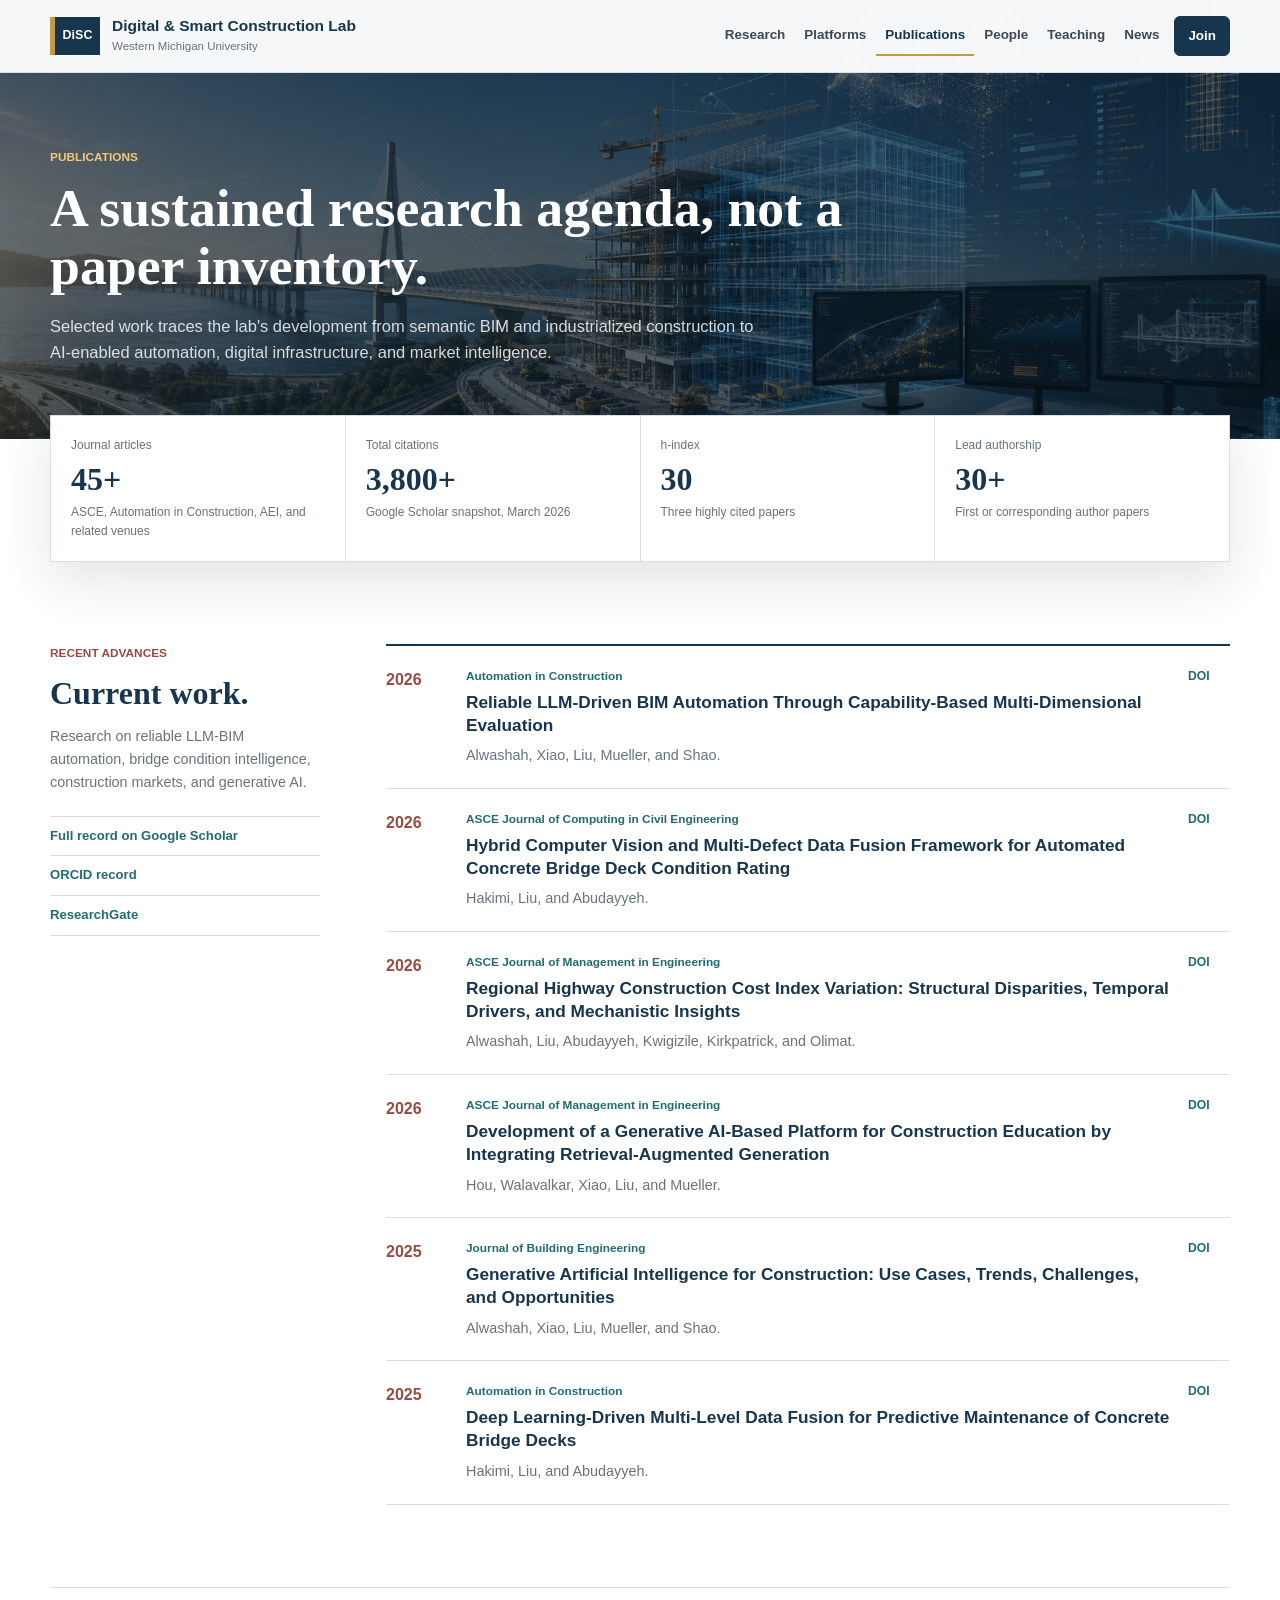
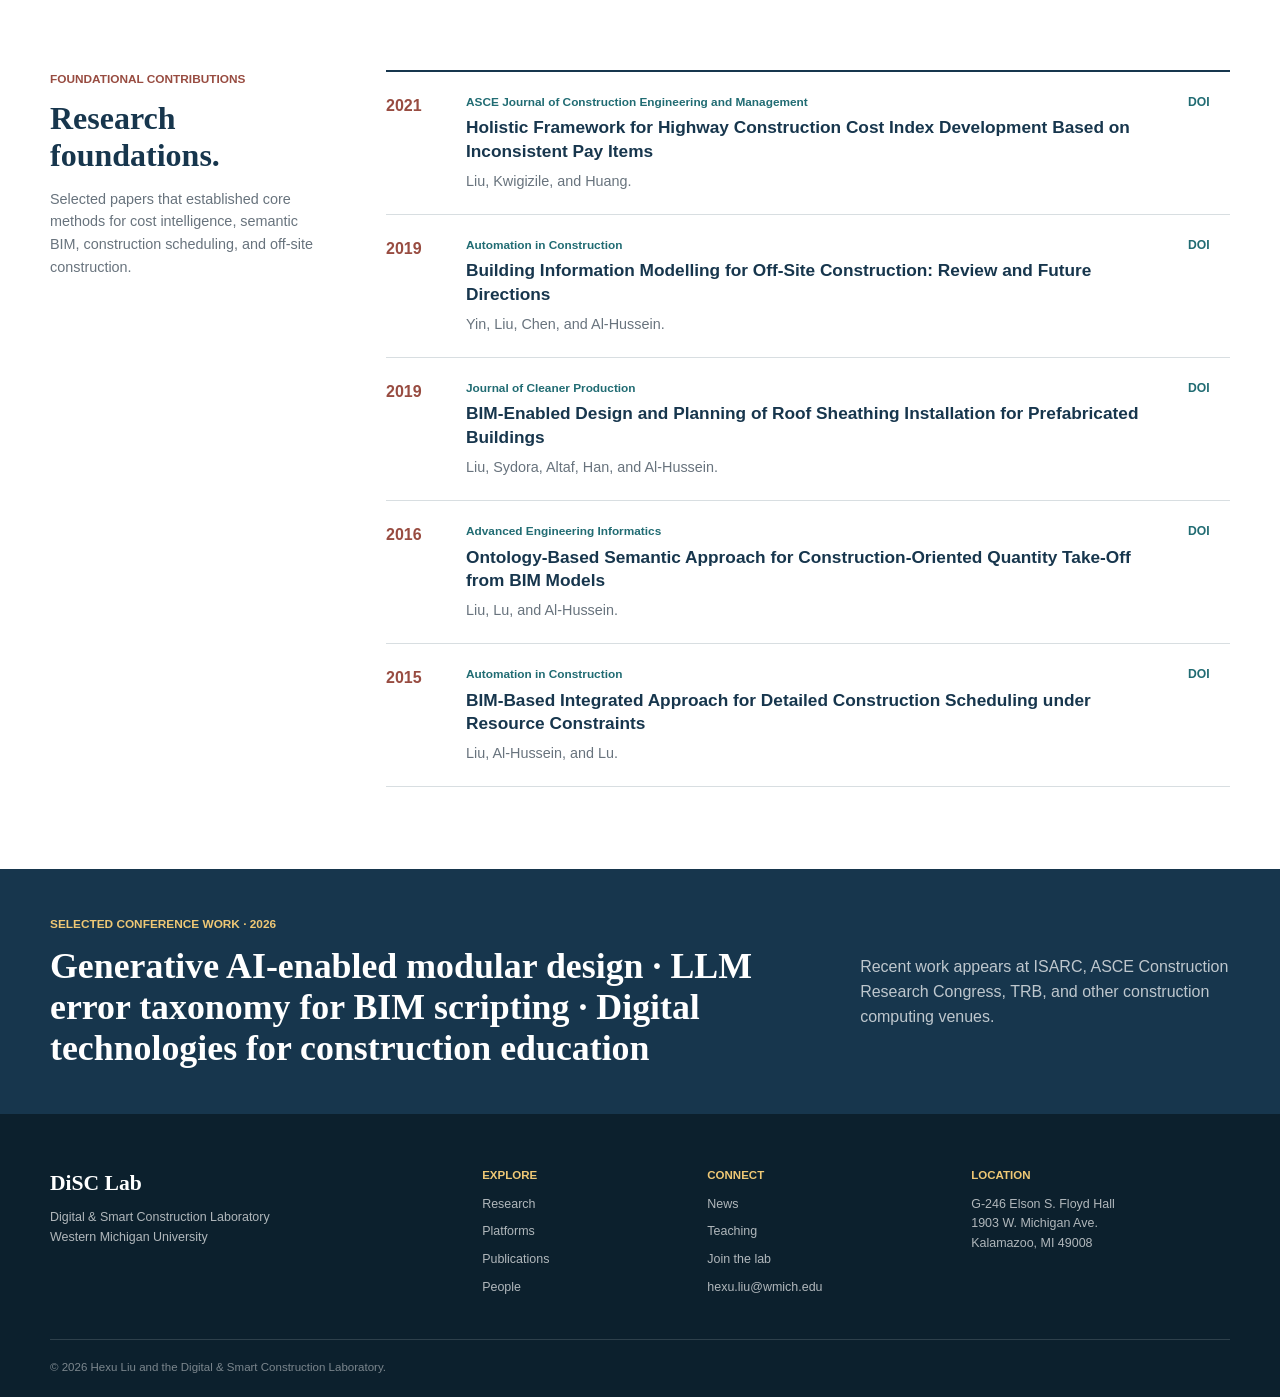
==== publications.html @ 806fb4f7 "Publish DiSC Research Lab website" ====
<!doctype html>
<html lang="en">
  <head>
    <meta charset="utf-8">
    <meta name="viewport" content="width=device-width, initial-scale=1">
    <title>Publications | DiSC Lab</title>
    <meta name="description" content="Selected foundational and recent publications from DiSC Lab in construction automation, BIM, digital twins, and infrastructure analytics.">
    <link rel="stylesheet" href="styles.css">
  </head>
  <body>
    <a class="skip-link" href="#main">Skip to content</a>
    <header class="site-header" data-header>
      <nav class="site-nav" aria-label="Primary navigation">
        <a class="brand" href="index.html"><span class="brand-symbol">DiSC</span><span class="brand-copy"><strong>Digital & Smart Construction Lab</strong><small>Western Michigan University</small></span></a>
        <button class="nav-toggle" type="button" aria-expanded="false" aria-controls="site-menu"><span class="sr-only">Open navigation</span><span></span><span></span><span></span></button>
        <ul class="nav-menu" id="site-menu"><li><a href="research.html">Research</a></li><li><a href="platforms.html">Platforms</a></li><li><a href="publications.html">Publications</a></li><li><a href="people.html">People</a></li><li><a href="teaching.html">Teaching</a></li><li><a href="news.html">News</a></li><li><a class="nav-cta" href="join.html">Join</a></li></ul>
      </nav>
    </header>

    <main id="main">
      <section class="page-hero page-hero-publications">
        <div><p class="eyebrow">Publications</p><h1>A sustained research agenda, not a paper inventory.</h1><p>Selected work traces the lab's development from semantic BIM and industrialized construction to AI-enabled automation, digital infrastructure, and market intelligence.</p></div>
      </section>

      <section class="publication-metrics" aria-label="Publication metrics">
        <div><span>Journal articles</span><strong>45+</strong><small>ASCE, Automation in Construction, AEI, and related venues</small></div>
        <div><span>Total citations</span><strong>3,800+</strong><small>Google Scholar snapshot, March 2026</small></div>
        <div><span>h-index</span><strong>30</strong><small>Three highly cited papers</small></div>
        <div><span>Lead authorship</span><strong>30+</strong><small>First or corresponding author papers</small></div>
      </section>

      <section class="section publication-layout" aria-labelledby="recent-title">
        <aside class="publication-aside"><p class="section-label">Recent advances</p><h2 id="recent-title">Current work.</h2><p>Research on reliable LLM-BIM automation, bridge condition intelligence, construction markets, and generative AI.</p><div class="profile-stack"><a href="https://scholar.google.ca/citations?user=MDsCjUwAAAAJ&hl=en" target="_blank" rel="noopener noreferrer">Full record on Google Scholar</a><a href="https://orcid.org/0000-0002-5397-9369" target="_blank" rel="noopener noreferrer">ORCID record</a><a href="https://www.researchgate.net/profile/Hexu-Liu" target="_blank" rel="noopener noreferrer">ResearchGate</a></div></aside>
        <ol class="publication-rows">
          <li><time>2026</time><div><span>Automation in Construction</span><h3>Reliable LLM-Driven BIM Automation Through Capability-Based Multi-Dimensional Evaluation</h3><p>Alwashah, Xiao, Liu, Mueller, and Shao.</p></div><a href="https://doi.org/10.1016/j.autcon.2026.106910" target="_blank" rel="noopener noreferrer" aria-label="Open DOI for Reliable LLM-Driven BIM Automation">DOI</a></li>
          <li><time>2026</time><div><span>ASCE Journal of Computing in Civil Engineering</span><h3>Hybrid Computer Vision and Multi-Defect Data Fusion Framework for Automated Concrete Bridge Deck Condition Rating</h3><p>Hakimi, Liu, and Abudayyeh.</p></div><a href="https://doi.org/10.1061/JCCEE5/CPENG-7695" target="_blank" rel="noopener noreferrer" aria-label="Open DOI for bridge deck condition rating">DOI</a></li>
          <li><time>2026</time><div><span>ASCE Journal of Management in Engineering</span><h3>Regional Highway Construction Cost Index Variation: Structural Disparities, Temporal Drivers, and Mechanistic Insights</h3><p>Alwashah, Liu, Abudayyeh, Kwigizile, Kirkpatrick, and Olimat.</p></div><a href="https://doi.org/10.1061/JMENEA.MEENG-7202" target="_blank" rel="noopener noreferrer" aria-label="Open DOI for regional highway construction cost index variation">DOI</a></li>
          <li><time>2026</time><div><span>ASCE Journal of Management in Engineering</span><h3>Development of a Generative AI-Based Platform for Construction Education by Integrating Retrieval-Augmented Generation</h3><p>Hou, Walavalkar, Xiao, Liu, and Mueller.</p></div><a href="https://doi.org/10.1061/JMENEA.MEENG-7164" target="_blank" rel="noopener noreferrer" aria-label="Open DOI for generative AI construction education platform">DOI</a></li>
          <li><time>2025</time><div><span>Journal of Building Engineering</span><h3>Generative Artificial Intelligence for Construction: Use Cases, Trends, Challenges, and Opportunities</h3><p>Alwashah, Xiao, Liu, Mueller, and Shao.</p></div><a href="https://doi.org/10.1016/j.jobe.2025.113802" target="_blank" rel="noopener noreferrer" aria-label="Open DOI for generative AI for construction">DOI</a></li>
          <li><time>2025</time><div><span>Automation in Construction</span><h3>Deep Learning-Driven Multi-Level Data Fusion for Predictive Maintenance of Concrete Bridge Decks</h3><p>Hakimi, Liu, and Abudayyeh.</p></div><a href="https://doi.org/10.1016/j.autcon.2025.106180" target="_blank" rel="noopener noreferrer" aria-label="Open DOI for bridge deck predictive maintenance">DOI</a></li>
        </ol>
      </section>

      <section class="section publication-layout publication-foundations" aria-labelledby="foundation-title">
        <aside class="publication-aside"><p class="section-label">Foundational contributions</p><h2 id="foundation-title">Research foundations.</h2><p>Selected papers that established core methods for cost intelligence, semantic BIM, construction scheduling, and off-site construction.</p></aside>
        <ol class="publication-rows">
          <li><time>2021</time><div><span>ASCE Journal of Construction Engineering and Management</span><h3>Holistic Framework for Highway Construction Cost Index Development Based on Inconsistent Pay Items</h3><p>Liu, Kwigizile, and Huang.</p></div><a href="https://doi.org/10.1061/(ASCE)CO.1943-7862.0002080" target="_blank" rel="noopener noreferrer" aria-label="Open DOI for highway construction cost index framework">DOI</a></li>
          <li><time>2019</time><div><span>Automation in Construction</span><h3>Building Information Modelling for Off-Site Construction: Review and Future Directions</h3><p>Yin, Liu, Chen, and Al-Hussein.</p></div><a href="https://doi.org/10.1016/j.autcon.2019.01.010" target="_blank" rel="noopener noreferrer" aria-label="Open DOI for BIM in off-site construction">DOI</a></li>
          <li><time>2019</time><div><span>Journal of Cleaner Production</span><h3>BIM-Enabled Design and Planning of Roof Sheathing Installation for Prefabricated Buildings</h3><p>Liu, Sydora, Altaf, Han, and Al-Hussein.</p></div><a href="https://doi.org/10.1016/j.jclepro.2019.07.055" target="_blank" rel="noopener noreferrer" aria-label="Open DOI for BIM-enabled roof sheathing design">DOI</a></li>
          <li><time>2016</time><div><span>Advanced Engineering Informatics</span><h3>Ontology-Based Semantic Approach for Construction-Oriented Quantity Take-Off from BIM Models</h3><p>Liu, Lu, and Al-Hussein.</p></div><a href="https://doi.org/10.1016/j.aei.2016.03.001" target="_blank" rel="noopener noreferrer" aria-label="Open DOI for semantic quantity take-off">DOI</a></li>
          <li><time>2015</time><div><span>Automation in Construction</span><h3>BIM-Based Integrated Approach for Detailed Construction Scheduling under Resource Constraints</h3><p>Liu, Al-Hussein, and Lu.</p></div><a href="https://doi.org/10.1016/j.autcon.2015.03.008" target="_blank" rel="noopener noreferrer" aria-label="Open DOI for BIM-based construction scheduling">DOI</a></li>
        </ol>
      </section>

      <section class="conference-band"><div><p class="section-label">Selected conference work · 2026</p><h2>Generative AI-enabled modular design · LLM error taxonomy for BIM scripting · Digital technologies for construction education</h2></div><p>Recent work appears at ISARC, ASCE Construction Research Congress, TRB, and other construction computing venues.</p></section>
    </main>

    <footer class="site-footer">
      <div class="footer-grid"><div><strong>DiSC Lab</strong><p>Digital & Smart Construction Laboratory<br>Western Michigan University</p></div><div><span>Explore</span><a href="research.html">Research</a><a href="platforms.html">Platforms</a><a href="publications.html">Publications</a><a href="people.html">People</a></div><div><span>Connect</span><a href="news.html">News</a><a href="teaching.html">Teaching</a><a href="join.html">Join the lab</a><a href="mailto:hexu.liu@wmich.edu">hexu.liu@wmich.edu</a></div><div><span>Location</span><p>G-246 Elson S. Floyd Hall<br>1903 W. Michigan Ave.<br>Kalamazoo, MI 49008</p></div></div>
      <p class="copyright">© <span data-year></span> Hexu Liu and the Digital & Smart Construction Laboratory.</p>
    </footer>
    <script src="script.js"></script>
  </body>
</html>
---- styles.css ----
:root {
  --ink: #171b20;
  --ink-soft: #3d4852;
  --muted: #68737d;
  --white: #ffffff;
  --mist: #f4f6f7;
  --cloud: #e9eef0;
  --line: #d8dee1;
  --navy: #17364d;
  --teal: #216c73;
  --green: #486b58;
  --gold: #c39a4a;
  --brick: #984c41;
  --max: 1180px;
  --radius: 6px;
  --shadow: 0 18px 48px rgba(15, 30, 42, 0.12);
}

* {
  box-sizing: border-box;
}

html {
  scroll-behavior: smooth;
}

body {
  margin: 0;
  color: var(--ink);
  background: var(--white);
  font-family: "Segoe UI", Arial, Helvetica, sans-serif;
  line-height: 1.58;
}

img {
  display: block;
  max-width: 100%;
}

a {
  color: inherit;
}

h1,
h2,
h3,
p {
  overflow-wrap: anywhere;
}

button,
a {
  -webkit-tap-highlight-color: transparent;
}

.skip-link {
  position: fixed;
  top: -60px;
  left: 16px;
  z-index: 100;
  padding: 10px 14px;
  color: var(--navy);
  background: var(--white);
  border: 1px solid var(--line);
  border-radius: var(--radius);
}

.skip-link:focus {
  top: 12px;
}

.sr-only {
  position: absolute;
  width: 1px;
  height: 1px;
  padding: 0;
  margin: -1px;
  overflow: hidden;
  clip: rect(0, 0, 0, 0);
  white-space: nowrap;
  border: 0;
}

.site-header {
  position: fixed;
  inset: 0 0 auto 0;
  z-index: 50;
  color: var(--ink);
  background: rgba(255, 255, 255, 0.96);
  border-bottom: 1px solid rgba(23, 54, 77, 0.12);
  transition: box-shadow 180ms ease, background 180ms ease;
}

.site-header.is-scrolled {
  background: rgba(255, 255, 255, 0.99);
  box-shadow: 0 10px 30px rgba(15, 30, 42, 0.09);
}

.site-nav {
  width: min(var(--max), calc(100% - 36px));
  min-height: 72px;
  margin: 0 auto;
  display: flex;
  align-items: center;
  justify-content: space-between;
  gap: 22px;
}

.brand {
  display: inline-flex;
  align-items: center;
  gap: 12px;
  min-width: 0;
  text-decoration: none;
}

.brand-symbol {
  width: 50px;
  height: 38px;
  display: grid;
  place-items: center;
  flex: 0 0 auto;
  color: var(--white);
  background: var(--navy);
  border-left: 5px solid var(--gold);
  font-size: 0.78rem;
  font-weight: 900;
}

.brand-copy strong,
.brand-copy small {
  display: block;
}

.brand-copy strong {
  color: var(--navy);
  font-size: 0.97rem;
  line-height: 1.12;
}

.brand-copy small {
  margin-top: 3px;
  color: var(--muted);
  font-size: 0.72rem;
}

.nav-menu {
  display: flex;
  align-items: center;
  gap: 1px;
  padding: 0;
  margin: 0;
  list-style: none;
}

.nav-menu a {
  display: block;
  padding: 8px 9px;
  color: var(--ink-soft);
  font-size: 0.84rem;
  font-weight: 700;
  text-decoration: none;
  white-space: nowrap;
  border-bottom: 2px solid transparent;
}

.nav-menu a:hover,
.nav-menu a:focus-visible,
.nav-menu a[aria-current="page"] {
  color: var(--navy);
  border-bottom-color: var(--gold);
  outline: none;
}

.nav-menu .nav-cta {
  margin-left: 5px;
  padding-inline: 13px;
  color: var(--white);
  background: var(--navy);
  border: 1px solid var(--navy);
  border-radius: var(--radius);
}

.nav-menu .nav-cta:hover,
.nav-menu .nav-cta:focus-visible,
.nav-menu .nav-cta[aria-current="page"] {
  color: var(--white);
  background: var(--teal);
  border-color: var(--teal);
}

.nav-toggle {
  display: none;
  width: 44px;
  height: 44px;
  padding: 9px;
  border: 1px solid var(--line);
  border-radius: var(--radius);
  background: var(--white);
  cursor: pointer;
}

.nav-toggle span:not(.sr-only) {
  display: block;
  width: 100%;
  height: 2px;
  margin: 5px 0;
  background: var(--navy);
}

.home-hero {
  position: relative;
  min-height: clamp(620px, 76svh, 760px);
  display: flex;
  flex-direction: column;
  justify-content: center;
  overflow: hidden;
  padding: 112px max(24px, calc((100vw - var(--max)) / 2)) 110px;
  color: var(--white);
  background: url("assets/disc-lab-hero.png") center 46% / cover no-repeat;
}

.home-hero::before,
.page-hero::before {
  content: "";
  position: absolute;
  inset: 0;
  background: rgba(8, 24, 34, 0.64);
}

.hero-content,
.page-hero > div,
.hero-footer {
  position: relative;
  z-index: 1;
}

.hero-content {
  width: min(760px, 100%);
}

.eyebrow,
.section-label {
  margin: 0 0 12px;
  color: var(--brick);
  font-size: 0.74rem;
  font-weight: 900;
  letter-spacing: 0;
  text-transform: uppercase;
}

.home-hero .eyebrow,
.page-hero .eyebrow {
  color: #f1ca79;
}

.home-hero h1 {
  max-width: 760px;
  margin: 0;
  color: var(--white);
  font-family: Georgia, "Times New Roman", serif;
  font-size: clamp(2.65rem, 5vw, 4.25rem);
  font-weight: 700;
  line-height: 1.04;
  letter-spacing: 0;
}

.hero-position {
  max-width: 680px;
  margin: 20px 0 0;
  font-size: clamp(1.12rem, 2vw, 1.48rem);
  font-weight: 800;
}

.hero-summary {
  max-width: 650px;
  margin: 10px 0 0;
  color: rgba(255, 255, 255, 0.82);
  font-size: clamp(1rem, 1.45vw, 1.14rem);
}

.hero-actions,
.inline-actions {
  display: flex;
  flex-wrap: wrap;
  align-items: center;
  gap: 12px;
  margin-top: 28px;
}

.button {
  min-height: 43px;
  display: inline-flex;
  align-items: center;
  justify-content: center;
  padding: 10px 16px;
  border: 1px solid transparent;
  border-radius: var(--radius);
  font-weight: 800;
  text-decoration: none;
  transition: transform 160ms ease, background 160ms ease, border-color 160ms ease;
}

.button:hover,
.button:focus-visible {
  transform: translateY(-1px);
  outline: none;
}

.button-primary {
  color: var(--white);
  background: var(--teal);
  border-color: var(--teal);
}

.button-primary:hover,
.button-primary:focus-visible {
  background: var(--navy);
  border-color: var(--navy);
}

.button-light {
  color: var(--navy);
  background: var(--white);
  border-color: rgba(255, 255, 255, 0.76);
}

.hero-identity {
  display: flex;
  flex-wrap: wrap;
  gap: 8px 20px;
  margin-top: 32px;
  padding-top: 18px;
  border-top: 1px solid rgba(255, 255, 255, 0.28);
}

.hero-identity span {
  color: rgba(255, 255, 255, 0.86);
  font-size: 0.85rem;
  font-weight: 700;
}

.hero-footer {
  position: absolute;
  inset: auto max(24px, calc((100vw - var(--max)) / 2)) 28px;
  display: flex;
  flex-wrap: wrap;
  gap: 8px 22px;
  padding-top: 16px;
  color: rgba(255, 255, 255, 0.72);
  border-top: 1px solid rgba(255, 255, 255, 0.25);
  font-size: 0.8rem;
}

.metric-band {
  position: relative;
  z-index: 4;
  width: min(var(--max), calc(100% - 36px));
  display: grid;
  grid-template-columns: repeat(4, minmax(0, 1fr));
  margin: -28px auto 0;
  background: var(--white);
  border: 1px solid var(--line);
  box-shadow: var(--shadow);
}

.metric-band > div {
  min-height: 108px;
  padding: 20px 22px;
  border-right: 1px solid var(--line);
}

.metric-band > div:nth-child(4) {
  border-right: 0;
}

.metric-band strong,
.metric-band span {
  display: block;
}

.metric-band strong {
  color: var(--navy);
  font-family: Georgia, "Times New Roman", serif;
  font-size: clamp(1.7rem, 3vw, 2.35rem);
  line-height: 1;
}

.metric-band span {
  margin-top: 9px;
  color: var(--muted);
  font-size: 0.8rem;
  font-weight: 700;
}

.metric-band > p {
  grid-column: 1 / -1;
  margin: 0;
  padding: 8px 22px;
  color: var(--muted);
  background: var(--mist);
  border-top: 1px solid var(--line);
  font-size: 0.7rem;
  text-align: right;
}

.metric-band-page {
  margin-top: -24px;
}

.section {
  width: min(var(--max), calc(100% - 36px));
  margin: 0 auto;
  padding: 82px 0;
}

.section h2,
.join-banner h2,
.availability-band h2,
.conference-band h2,
.learning-platform-band h2,
.why-join-band h2 {
  margin: 0;
  color: var(--navy);
  font-family: Georgia, "Times New Roman", serif;
  font-size: clamp(1.9rem, 3.2vw, 2.85rem);
  line-height: 1.14;
  letter-spacing: 0;
}

.research-intro {
  display: grid;
  grid-template-columns: minmax(0, 0.86fr) minmax(0, 1.14fr);
  gap: clamp(36px, 7vw, 90px);
  align-items: start;
}

.intro-copy p {
  margin: 0 0 18px;
  color: var(--ink-soft);
  font-size: 1.05rem;
}

.section-header {
  display: grid;
  grid-template-columns: minmax(0, 1fr) auto;
  gap: 28px;
  align-items: end;
  margin-bottom: 30px;
}

.section-header h2 {
  max-width: 760px;
}

.section-sidecopy {
  max-width: 360px;
  margin: 0;
  color: var(--muted);
  font-size: 0.9rem;
}

.text-link {
  display: inline-flex;
  align-items: center;
  gap: 7px;
  color: var(--teal);
  font-size: 0.86rem;
  font-weight: 800;
  text-decoration: none;
}

.text-link:hover,
.text-link:focus-visible {
  color: var(--navy);
  text-decoration: underline;
  outline: none;
}

.thrust-section {
  border-top: 1px solid var(--line);
}

.thrust-grid {
  display: grid;
  grid-template-columns: repeat(3, minmax(0, 1fr));
  border-top: 2px solid var(--navy);
  border-bottom: 1px solid var(--line);
}

.thrust-item {
  min-width: 0;
  padding: 26px 28px 30px;
  border-right: 1px solid var(--line);
}

.thrust-item:last-child {
  border-right: 0;
}

.item-index,
.teaching-points article > span,
.opportunity-grid article > span {
  color: var(--brick);
  font-size: 0.78rem;
  font-weight: 900;
}

.thrust-item h3,
.media-copy h3,
.completed-grid h3,
.member-card h3,
.opportunity-grid h3,
.teaching-points h3,
.teaching-area-grid h3 {
  margin: 16px 0 10px;
  color: var(--navy);
  font-size: 1.12rem;
  line-height: 1.3;
}

.thrust-item p,
.completed-grid p,
.opportunity-grid p,
.teaching-points p,
.teaching-area-grid li {
  color: var(--muted);
}

.compact-list,
.simple-list,
.check-list {
  padding-left: 18px;
  margin: 18px 0 0;
  color: var(--ink-soft);
  font-size: 0.88rem;
}

.compact-list li + li,
.simple-list li + li,
.check-list li + li {
  margin-top: 6px;
}

.methods-line {
  display: grid;
  grid-template-columns: 1.1fr repeat(3, 1fr);
  margin-top: 18px;
  padding: 14px 0;
  border-top: 1px solid var(--line);
  border-bottom: 1px solid var(--line);
  font-size: 0.78rem;
}

.methods-line span {
  color: var(--muted);
  text-transform: uppercase;
  font-weight: 900;
}

.methods-line strong {
  color: var(--navy);
  font-size: 0.82rem;
}

.news-preview {
  border-top: 1px solid var(--line);
}

.news-rows {
  border-top: 2px solid var(--navy);
}

.news-rows article {
  display: grid;
  grid-template-columns: 120px minmax(0, 1.4fr) minmax(240px, 0.75fr);
  gap: 24px;
  align-items: start;
  padding: 22px 0;
  border-bottom: 1px solid var(--line);
}

.news-rows time {
  color: var(--brick);
  font-size: 0.8rem;
  font-weight: 900;
}

.news-rows div > span,
.media-copy > p,
.completed-grid article > span,
.member-card div > p,
.timeline div > p {
  margin: 0 0 6px;
  color: var(--teal);
  font-size: 0.72rem;
  font-weight: 900;
  text-transform: uppercase;
}

.news-rows h3 {
  margin: 0;
  color: var(--navy);
  font-size: 1rem;
  line-height: 1.35;
}

.news-rows > article > p {
  margin: 0;
  color: var(--muted);
  font-size: 0.88rem;
}

.platform-preview {
  border-top: 1px solid var(--line);
}

.feature-grid,
.platform-grid,
.member-grid,
.opportunity-grid,
.teaching-points {
  display: grid;
  grid-template-columns: repeat(3, minmax(0, 1fr));
  gap: 18px;
}

.media-card {
  overflow: hidden;
  background: var(--white);
  border: 1px solid var(--line);
  border-radius: var(--radius);
}

.media-frame {
  position: relative;
  display: block;
  aspect-ratio: 16 / 9;
  overflow: hidden;
  background: var(--cloud);
}

.media-frame img {
  width: 100%;
  height: 100%;
  object-fit: cover;
  transition: transform 220ms ease;
}

.media-frame:hover img,
.media-frame:focus-visible img {
  transform: scale(1.02);
}

.media-frame > span {
  position: absolute;
  right: 10px;
  bottom: 10px;
  padding: 6px 9px;
  color: var(--white);
  background: rgba(8, 24, 34, 0.86);
  border-radius: 3px;
  font-size: 0.72rem;
  font-weight: 900;
}

.media-copy {
  padding: 20px;
}

.media-copy h3 {
  margin-top: 0;
}

.media-copy > span {
  display: block;
  color: var(--muted);
  font-size: 0.88rem;
}

.sponsor-band,
.join-banner,
.availability-band,
.conference-band,
.learning-platform-band,
.social-update-band,
.why-join-band {
  width: 100%;
  padding: 46px max(24px, calc((100vw - var(--max)) / 2));
}

.sponsor-band {
  display: grid;
  grid-template-columns: minmax(0, 1.2fr) minmax(280px, 0.8fr);
  gap: 48px;
  align-items: end;
  color: var(--white);
  background: var(--navy);
}

.sponsor-band .section-label,
.join-banner .section-label,
.availability-band .section-label,
.conference-band .section-label,
.learning-platform-band .section-label,
.social-update-band span,
.why-join-band .section-label {
  color: #efc875;
}

.sponsor-list {
  margin: 8px 0 0;
  color: var(--white);
  font-family: Georgia, "Times New Roman", serif;
  font-size: clamp(1.35rem, 2.2vw, 2rem);
}

.sponsor-list span {
  color: var(--gold);
}

.sponsor-band > p {
  margin: 0;
  color: rgba(255, 255, 255, 0.7);
}

.director-band {
  display: grid;
  grid-template-columns: 112px minmax(0, 1fr) 190px;
  gap: 30px;
  align-items: center;
}

.director-band > img {
  width: 112px;
  aspect-ratio: 4 / 5;
  object-fit: cover;
  object-position: center top;
  background: var(--mist);
}

.director-copy h2 {
  font-size: clamp(1.7rem, 3vw, 2.35rem);
}

.director-copy p:last-child {
  max-width: 670px;
  margin: 12px 0 0;
  color: var(--muted);
}

.profile-stack {
  display: grid;
  align-content: start;
  border-top: 1px solid var(--line);
}

.profile-stack a,
.profile-inline a {
  color: var(--teal);
  font-size: 0.82rem;
  font-weight: 800;
  text-decoration: none;
}

.profile-stack a {
  padding: 9px 0;
  border-bottom: 1px solid var(--line);
}

.profile-stack a:hover,
.profile-stack a:focus-visible,
.profile-inline a:hover,
.profile-inline a:focus-visible {
  color: var(--navy);
  text-decoration: underline;
  outline: none;
}

.join-banner {
  display: flex;
  align-items: center;
  justify-content: space-between;
  gap: 32px;
  background: var(--cloud);
  border-top: 1px solid var(--line);
}

.join-banner h2 {
  max-width: 760px;
  font-size: clamp(1.65rem, 3vw, 2.45rem);
}

.join-banner .section-label {
  color: var(--brick);
}

.page-hero {
  position: relative;
  min-height: 430px;
  display: flex;
  align-items: end;
  overflow: hidden;
  padding: 148px max(24px, calc((100vw - var(--max)) / 2)) 74px;
  color: var(--white);
  background: url("assets/disc-lab-hero.png") center 50% / cover no-repeat;
}

.page-hero-research { background-position: center 52%; }
.page-hero-platforms { background-position: right 56%; }
.page-hero-publications { background-position: center 44%; }
.page-hero-people { background-position: 58% 48%; }
.page-hero-teaching { background-position: right 46%; }
.page-hero-news { background-position: 42% 46%; }
.page-hero-join { background-position: center 56%; }

.page-hero > div {
  width: min(820px, 100%);
}

.page-hero h1 {
  margin: 0;
  color: var(--white);
  font-family: Georgia, "Times New Roman", serif;
  font-size: clamp(2.25rem, 4.2vw, 3.75rem);
  line-height: 1.08;
  letter-spacing: 0;
}

.page-hero p:last-child {
  max-width: 720px;
  margin: 18px 0 0;
  color: rgba(255, 255, 255, 0.82);
  font-size: 1.03rem;
}

.research-ledger {
  border-top: 2px solid var(--navy);
}

.research-ledger article {
  display: grid;
  grid-template-columns: 58px minmax(0, 1fr) 230px;
  gap: 24px;
  align-items: start;
  padding: 25px 0;
  border-bottom: 1px solid var(--line);
}

.research-ledger article > span {
  color: var(--brick);
  font-weight: 900;
}

.research-ledger h3,
.project-list h3,
.publication-rows h3,
.timeline h3 {
  margin: 0;
  color: var(--navy);
  font-size: 1.08rem;
  line-height: 1.35;
}

.research-ledger p,
.project-list p,
.publication-rows p,
.timeline div > span {
  margin: 7px 0 0;
  color: var(--muted);
  font-size: 0.9rem;
}

.research-ledger article > strong {
  color: var(--teal);
  font-size: 0.8rem;
}

.project-list-section,
.course-section {
  width: 100%;
  padding-inline: max(18px, calc((100vw - var(--max)) / 2));
  background: var(--mist);
}

.project-list {
  border-top: 2px solid var(--navy);
}

.project-list article {
  display: grid;
  grid-template-columns: 195px minmax(0, 1fr) 170px;
  gap: 26px;
  padding: 25px 0;
  border-bottom: 1px solid var(--line);
}

.project-meta {
  display: grid;
  align-content: start;
  gap: 6px;
  font-size: 0.77rem;
}

.project-meta span {
  color: var(--brick);
  font-weight: 900;
}

.project-meta strong {
  color: var(--navy);
}

.project-meta time {
  color: var(--muted);
}

.project-area {
  color: var(--teal);
  font-size: 0.77rem;
  font-weight: 800;
}

.completed-grid {
  display: grid;
  grid-template-columns: repeat(2, minmax(0, 1fr));
  gap: 1px;
  background: var(--line);
  border: 1px solid var(--line);
}

.completed-grid article {
  min-height: 190px;
  padding: 24px;
  background: var(--white);
}

.platform-feature {
  display: grid;
  grid-template-columns: minmax(0, 1.05fr) minmax(340px, 0.95fr);
  gap: 70px;
  align-items: center;
}

.platform-feature-copy > p:not(.section-label) {
  max-width: 650px;
  color: var(--muted);
}

.platform-diagram {
  display: grid;
  grid-template-columns: 1fr 1fr;
  gap: 1px;
  background: var(--line);
  border: 1px solid var(--line);
}

.platform-diagram span,
.platform-diagram strong {
  min-height: 100px;
  display: grid;
  place-items: center;
  padding: 16px;
  text-align: center;
  background: var(--mist);
  font-size: 0.82rem;
}

.platform-diagram strong {
  color: var(--white);
  background: var(--navy);
}

.platform-group {
  width: 100%;
  padding-inline: max(18px, calc((100vw - var(--max)) / 2));
  background: var(--mist);
}

.platform-group-alt {
  background: var(--white);
}

.platform-grid-two {
  grid-template-columns: repeat(2, minmax(0, 1fr));
}

.platform-card dl {
  margin: 18px 0 0;
  border-top: 1px solid var(--line);
}

.platform-card dl > div {
  display: grid;
  grid-template-columns: 75px 1fr;
  gap: 8px;
  padding: 8px 0;
  border-bottom: 1px solid var(--line);
  font-size: 0.76rem;
}

.platform-card dt {
  color: var(--muted);
  font-weight: 800;
}

.platform-card dd {
  margin: 0;
  color: var(--ink-soft);
}

.availability-band,
.conference-band,
.learning-platform-band,
.social-update-band,
.why-join-band {
  display: grid;
  grid-template-columns: minmax(0, 1.25fr) minmax(280px, 0.75fr) auto;
  gap: 42px;
  align-items: center;
  color: var(--white);
  background: var(--navy);
}

.availability-band h2,
.conference-band h2,
.learning-platform-band h2,
.why-join-band h2 {
  color: var(--white);
  font-size: clamp(1.55rem, 2.8vw, 2.25rem);
}

.availability-band > p,
.conference-band > p,
.learning-platform-band > div > p:last-child,
.why-join-list p {
  color: rgba(255, 255, 255, 0.72);
}

.publication-metrics {
  width: min(var(--max), calc(100% - 36px));
  display: grid;
  grid-template-columns: repeat(4, minmax(0, 1fr));
  gap: 1px;
  margin: -24px auto 0;
  position: relative;
  z-index: 3;
  background: var(--line);
  border: 1px solid var(--line);
  box-shadow: var(--shadow);
}

.publication-metrics > div {
  min-height: 145px;
  display: flex;
  flex-direction: column;
  padding: 20px;
  background: var(--white);
}

.publication-metrics span,
.publication-metrics small {
  color: var(--muted);
  font-size: 0.75rem;
}

.publication-metrics strong {
  margin: 8px 0;
  color: var(--navy);
  font-family: Georgia, "Times New Roman", serif;
  font-size: 2rem;
  line-height: 1;
}

.publication-layout {
  display: grid;
  grid-template-columns: 270px minmax(0, 1fr);
  gap: 66px;
}

.publication-aside {
  position: sticky;
  top: 100px;
  align-self: start;
}

.publication-aside h2 {
  font-size: 2rem;
}

.publication-aside > p:not(.section-label) {
  color: var(--muted);
  font-size: 0.9rem;
}

.publication-aside .profile-stack {
  margin-top: 22px;
}

.publication-rows {
  padding: 0;
  margin: 0;
  list-style: none;
  border-top: 2px solid var(--navy);
}

.publication-rows li {
  display: grid;
  grid-template-columns: 62px minmax(0, 1fr) 42px;
  gap: 18px;
  padding: 21px 0;
  border-bottom: 1px solid var(--line);
}

.publication-rows time {
  color: var(--brick);
  font-weight: 900;
}

.publication-rows div > span {
  display: block;
  margin-bottom: 5px;
  color: var(--teal);
  font-size: 0.74rem;
  font-weight: 900;
}

.publication-rows li > a {
  align-self: start;
  color: var(--teal);
  font-size: 0.76rem;
  font-weight: 900;
  text-decoration: none;
}

.publication-foundations {
  border-top: 1px solid var(--line);
}

.conference-band {
  grid-template-columns: minmax(0, 1.35fr) minmax(280px, 0.65fr);
}

.director-profile {
  display: grid;
  grid-template-columns: 220px minmax(0, 1fr) 240px;
  gap: 42px;
  align-items: start;
}

.director-photo img {
  width: 100%;
  aspect-ratio: 4 / 5;
  object-fit: cover;
  object-position: center top;
  background: var(--mist);
}

.director-profile-copy h2 {
  font-size: 2.55rem;
}

.role-line {
  color: var(--teal);
  font-size: 0.85rem;
  font-weight: 800;
}

.director-profile-copy > p:not(.section-label):not(.role-line) {
  color: var(--ink-soft);
}

.profile-inline {
  display: flex;
  flex-wrap: wrap;
  gap: 10px 18px;
  margin-top: 24px;
}

.service-list {
  padding-top: 12px;
  border-top: 2px solid var(--navy);
}

.service-list > span {
  color: var(--brick);
  font-size: 0.74rem;
  font-weight: 900;
  text-transform: uppercase;
}

.service-list p {
  padding-bottom: 12px;
  color: var(--muted);
  border-bottom: 1px solid var(--line);
  font-size: 0.8rem;
}

.member-section,
.alumni-section {
  width: 100%;
  padding-inline: max(18px, calc((100vw - var(--max)) / 2));
  background: var(--mist);
}

.alumni-section {
  background: var(--white);
}

.member-card {
  display: grid;
  grid-template-columns: 58px 1fr;
  gap: 16px;
  min-height: 300px;
  padding: 22px;
  background: var(--white);
  border: 1px solid var(--line);
  border-radius: var(--radius);
}

.member-initials {
  width: 52px;
  height: 52px;
  display: grid;
  place-items: center;
  color: var(--white);
  background: var(--teal);
  font-weight: 900;
}

.member-initials-green { background: var(--green); }
.member-initials-gold { color: var(--navy); background: var(--gold); }

.member-card h3 {
  margin-top: 0;
}

.member-card div > span {
  display: block;
  color: var(--muted);
  font-size: 0.86rem;
}

.member-card ul {
  padding-left: 17px;
  color: var(--ink-soft);
  font-size: 0.75rem;
}

.alumni-table {
  border-top: 2px solid var(--navy);
}

.alumni-row {
  display: grid;
  grid-template-columns: 0.75fr 1fr 1.25fr;
  gap: 18px;
  padding: 15px 0;
  border-bottom: 1px solid var(--line);
  font-size: 0.84rem;
}

.alumni-row strong {
  color: var(--navy);
}

.alumni-row span {
  color: var(--muted);
}

.alumni-head {
  color: var(--white);
  background: var(--navy);
  padding-inline: 14px;
  font-size: 0.72rem;
  font-weight: 900;
  text-transform: uppercase;
}

.alumni-head span {
  color: var(--white);
}

.teaching-feature {
  display: grid;
  grid-template-columns: minmax(260px, 0.72fr) minmax(0, 1.28fr);
  gap: 62px;
}

.teaching-feature > div:first-child > p:not(.section-label) {
  color: var(--muted);
}

.teaching-points {
  gap: 1px;
  background: var(--line);
  border: 1px solid var(--line);
}

.teaching-points article {
  padding: 20px;
  background: var(--white);
}

.learning-platform-band {
  grid-template-columns: minmax(0, 1fr) auto;
}

.teaching-area-grid,
.course-columns,
.application-grid {
  display: grid;
  grid-template-columns: repeat(2, minmax(0, 1fr));
  gap: 50px;
}

.teaching-area-grid article {
  padding-top: 18px;
  border-top: 2px solid var(--navy);
}

.teaching-area-grid ul {
  padding-left: 18px;
}

.course-columns h3 {
  margin-top: 0;
  color: var(--navy);
}

.course-list {
  padding: 0;
  margin: 0;
  list-style: none;
  border-top: 1px solid var(--line);
}

.course-list li {
  display: grid;
  grid-template-columns: 92px 1fr;
  gap: 12px;
  padding: 11px 0;
  border-bottom: 1px solid var(--line);
  font-size: 0.85rem;
}

.course-list strong {
  color: var(--teal);
}

.course-list span,
.simple-list {
  color: var(--muted);
}

.subheading {
  margin-top: 32px !important;
}

.social-update-band {
  grid-template-columns: minmax(0, 1fr) auto;
  background: var(--teal);
}

.social-update-band span {
  font-size: 0.72rem;
  font-weight: 900;
  text-transform: uppercase;
}

.social-update-band p {
  margin: 6px 0 0;
  color: rgba(255, 255, 255, 0.78);
}

.timeline {
  max-width: 920px;
  border-top: 2px solid var(--navy);
}

.timeline article {
  display: grid;
  grid-template-columns: 100px minmax(0, 1fr);
  gap: 28px;
  padding: 28px 0;
  border-bottom: 1px solid var(--line);
}

.timeline time strong,
.timeline time span {
  display: block;
}

.timeline time strong {
  color: var(--brick);
  font-family: Georgia, "Times New Roman", serif;
  font-size: 1.6rem;
  line-height: 1;
}

.timeline time span {
  margin-top: 6px;
  color: var(--muted);
  font-size: 0.72rem;
  font-weight: 800;
}

.timeline .text-link {
  margin-top: 12px;
}

.application-status {
  width: min(var(--max), calc(100% - 36px));
  display: grid;
  grid-template-columns: minmax(0, 1fr) 330px;
  gap: 36px;
  align-items: center;
  margin: -24px auto 0;
  padding: 24px;
  position: relative;
  z-index: 3;
  color: var(--white);
  background: var(--navy);
  box-shadow: var(--shadow);
}

.application-status div {
  display: flex;
  flex-wrap: wrap;
  gap: 8px 24px;
}

.application-status span {
  width: 100%;
  color: #efc875;
  font-size: 0.72rem;
  font-weight: 900;
  text-transform: uppercase;
}

.application-status strong {
  font-size: 0.9rem;
}

.application-status p {
  margin: 0;
  color: rgba(255, 255, 255, 0.7);
  font-size: 0.8rem;
}

.opportunity-grid {
  grid-template-columns: repeat(4, minmax(0, 1fr));
  border-top: 2px solid var(--navy);
}

.opportunity-grid article {
  min-height: 230px;
  padding: 22px;
  border-right: 1px solid var(--line);
  border-bottom: 1px solid var(--line);
}

.opportunity-grid article:first-child {
  border-left: 1px solid var(--line);
}

.application-grid > div {
  padding-top: 20px;
  border-top: 2px solid var(--navy);
}

.check-list {
  padding-left: 0;
  list-style: none;
}

.check-list li {
  position: relative;
  padding: 11px 0 11px 24px;
  color: var(--muted);
  border-bottom: 1px solid var(--line);
}

.check-list li::before {
  content: "";
  position: absolute;
  left: 2px;
  top: 19px;
  width: 8px;
  height: 8px;
  background: var(--teal);
}

.why-join-band {
  grid-template-columns: minmax(0, 1fr) minmax(330px, 0.8fr);
}

.why-join-list p {
  padding: 10px 0;
  margin: 0;
  border-bottom: 1px solid rgba(255, 255, 255, 0.2);
}

.apply-section {
  display: grid;
  grid-template-columns: minmax(0, 1fr) 330px;
  gap: 70px;
  align-items: center;
}

.apply-section > div:first-child > p:last-child {
  color: var(--muted);
}

.apply-contact {
  display: grid;
  gap: 9px;
  padding: 24px;
  background: var(--mist);
  border-top: 3px solid var(--gold);
}

.apply-contact span,
.apply-contact small {
  color: var(--muted);
  font-size: 0.76rem;
}

.apply-contact strong {
  color: var(--navy);
  font-size: 1.2rem;
}

.site-footer {
  padding: 52px max(24px, calc((100vw - var(--max)) / 2)) 20px;
  color: rgba(255, 255, 255, 0.72);
  background: #0c202d;
}

.footer-grid {
  display: grid;
  grid-template-columns: 1.5fr 0.7fr 0.85fr 1fr;
  gap: 44px;
}

.footer-grid strong {
  color: var(--white);
  font-family: Georgia, "Times New Roman", serif;
  font-size: 1.35rem;
}

.footer-grid span {
  display: block;
  margin-bottom: 10px;
  color: #efc875;
  font-size: 0.72rem;
  font-weight: 900;
  text-transform: uppercase;
}

.footer-grid p,
.footer-grid a {
  display: block;
  margin: 8px 0 0;
  color: rgba(255, 255, 255, 0.68);
  font-size: 0.78rem;
  text-decoration: none;
}

.footer-grid a:hover,
.footer-grid a:focus-visible {
  color: var(--white);
  text-decoration: underline;
  outline: none;
}

.copyright {
  margin: 42px 0 0;
  padding-top: 18px;
  color: rgba(255, 255, 255, 0.46);
  border-top: 1px solid rgba(255, 255, 255, 0.14);
  font-size: 0.72rem;
}

@media (max-width: 1120px) {
  .nav-toggle {
    display: block;
  }

  .nav-menu {
    position: absolute;
    top: 72px;
    right: 18px;
    width: min(340px, calc(100vw - 36px));
    display: none;
    padding: 10px;
    background: var(--white);
    border: 1px solid var(--line);
    box-shadow: var(--shadow);
  }

  .nav-menu.is-open {
    display: grid;
  }

  .nav-menu a {
    padding: 11px 12px;
  }

  .nav-menu .nav-cta {
    margin: 4px 0 0;
    text-align: center;
  }

  .opportunity-grid {
    grid-template-columns: repeat(2, minmax(0, 1fr));
  }

  .opportunity-grid article:nth-child(3) {
    border-left: 1px solid var(--line);
  }
}

@media (max-width: 940px) {
  .metric-band,
  .publication-metrics {
    grid-template-columns: repeat(2, minmax(0, 1fr));
  }

  .metric-band > div:nth-child(2),
  .publication-metrics > div:nth-child(2) {
    border-right: 0;
  }

  .metric-band > div:nth-child(-n + 2) {
    border-bottom: 1px solid var(--line);
  }

  .thrust-grid,
  .feature-grid,
  .platform-grid,
  .member-grid,
  .teaching-points {
    grid-template-columns: repeat(2, minmax(0, 1fr));
  }

  .thrust-item:nth-child(2) {
    border-right: 0;
  }

  .thrust-item:last-child {
    grid-column: 1 / -1;
    border-top: 1px solid var(--line);
  }

  .methods-line {
    grid-template-columns: repeat(3, 1fr);
    gap: 10px 18px;
  }

  .methods-line span {
    grid-column: 1 / -1;
  }

  .news-rows article {
    grid-template-columns: 100px 1fr;
  }

  .news-rows > article > p {
    grid-column: 2;
  }

  .sponsor-band,
  .director-profile,
  .platform-feature,
  .teaching-feature,
  .application-status,
  .availability-band,
  .conference-band,
  .why-join-band,
  .apply-section {
    grid-template-columns: 1fr;
  }

  .director-profile {
    grid-template-columns: 180px minmax(0, 1fr);
  }

  .director-profile .service-list {
    grid-column: 2;
  }

  .research-ledger article,
  .project-list article {
    grid-template-columns: 150px minmax(0, 1fr);
  }

  .research-ledger article > strong,
  .project-area {
    grid-column: 2;
  }

  .publication-layout {
    grid-template-columns: 1fr;
    gap: 28px;
  }

  .publication-aside {
    position: static;
  }

  .publication-aside .profile-stack {
    max-width: 340px;
  }

  .footer-grid {
    grid-template-columns: repeat(2, minmax(0, 1fr));
  }
}

@media (max-width: 720px) {
  .brand-copy strong {
    font-size: 0.88rem;
  }

  .brand-copy small {
    display: none;
  }

  .home-hero {
    min-height: 640px;
    padding-top: 112px;
    padding-bottom: 128px;
    background-position: 58% center;
  }

  .home-hero h1 {
    font-size: clamp(2.35rem, 11vw, 3.25rem);
  }

  .hero-position {
    font-size: 1.08rem;
  }

  .hero-identity {
    display: grid;
    gap: 5px;
  }

  .hero-footer {
    gap: 4px 14px;
  }

  .section {
    padding: 60px 0;
  }

  .research-intro,
  .section-header,
  .director-band,
  .teaching-area-grid,
  .course-columns,
  .application-grid {
    grid-template-columns: 1fr;
  }

  .section-header {
    gap: 16px;
    align-items: start;
  }

  .section-sidecopy {
    max-width: none;
  }

  .thrust-grid,
  .feature-grid,
  .platform-grid,
  .platform-grid-two,
  .member-grid,
  .teaching-points,
  .completed-grid,
  .opportunity-grid {
    grid-template-columns: 1fr;
  }

  .thrust-item,
  .thrust-item:nth-child(2) {
    border-right: 0;
    border-bottom: 1px solid var(--line);
  }

  .thrust-item:last-child {
    grid-column: auto;
    border-top: 0;
  }

  .methods-line {
    grid-template-columns: 1fr;
  }

  .methods-line span {
    grid-column: auto;
  }

  .news-rows article {
    grid-template-columns: 1fr;
    gap: 8px;
  }

  .news-rows > article > p {
    grid-column: auto;
  }

  .director-band {
    gap: 20px;
  }

  .director-band > img {
    width: 92px;
  }

  .profile-stack {
    max-width: 340px;
  }

  .join-banner,
  .social-update-band,
  .learning-platform-band {
    display: grid;
    grid-template-columns: 1fr;
    align-items: start;
  }

  .page-hero {
    min-height: 390px;
    padding-top: 128px;
    padding-bottom: 58px;
  }

  .page-hero h1 {
    font-size: clamp(2.1rem, 9vw, 3rem);
  }

  .research-ledger article,
  .project-list article {
    grid-template-columns: 1fr;
    gap: 10px;
  }

  .research-ledger article > strong,
  .project-area {
    grid-column: auto;
  }

  .platform-diagram {
    grid-template-columns: 1fr;
  }

  .publication-rows li {
    grid-template-columns: 50px minmax(0, 1fr);
  }

  .publication-rows li > a {
    grid-column: 2;
  }

  .director-profile {
    grid-template-columns: 118px 1fr;
    gap: 24px;
  }

  .director-profile-copy {
    grid-column: 1 / -1;
  }

  .director-profile .service-list {
    grid-column: 1 / -1;
  }

  .alumni-row {
    grid-template-columns: 1fr;
    gap: 3px;
  }

  .alumni-head {
    display: none;
  }

  .timeline article {
    grid-template-columns: 72px minmax(0, 1fr);
    gap: 18px;
  }

  .application-status {
    gap: 18px;
  }

  .opportunity-grid article,
  .opportunity-grid article:nth-child(3) {
    min-height: auto;
    border-left: 1px solid var(--line);
  }
}

@media (max-width: 520px) {
  .site-nav,
  .metric-band,
  .publication-metrics,
  .application-status,
  .section {
    width: min(100% - 24px, var(--max));
  }

  .brand-symbol {
    width: 44px;
  }

  .brand-copy strong {
    max-width: 185px;
    font-size: 0.82rem;
  }

  .home-hero {
    padding-inline: 16px;
  }

  .metric-band,
  .publication-metrics {
    grid-template-columns: 1fr;
  }

  .metric-band > div,
  .publication-metrics > div {
    min-height: 94px;
    border-right: 0;
    border-bottom: 1px solid var(--line);
  }

  .metric-band > div:last-of-type,
  .publication-metrics > div:last-child {
    border-bottom: 0;
  }

  .metric-band strong {
    font-size: 1.85rem;
  }

  .hero-actions,
  .inline-actions {
    align-items: stretch;
  }

  .hero-actions .button {
    flex: 1 1 150px;
  }

  .member-card {
    grid-template-columns: 46px 1fr;
    padding: 18px;
  }

  .member-initials {
    width: 42px;
    height: 42px;
  }

  .timeline article {
    grid-template-columns: 1fr;
    gap: 10px;
  }

  .footer-grid {
    grid-template-columns: 1fr;
    gap: 30px;
  }
}

@media (prefers-reduced-motion: reduce) {
  *,
  *::before,
  *::after {
    scroll-behavior: auto !important;
    animation-duration: 0.01ms !important;
    transition-duration: 0.01ms !important;
  }
}
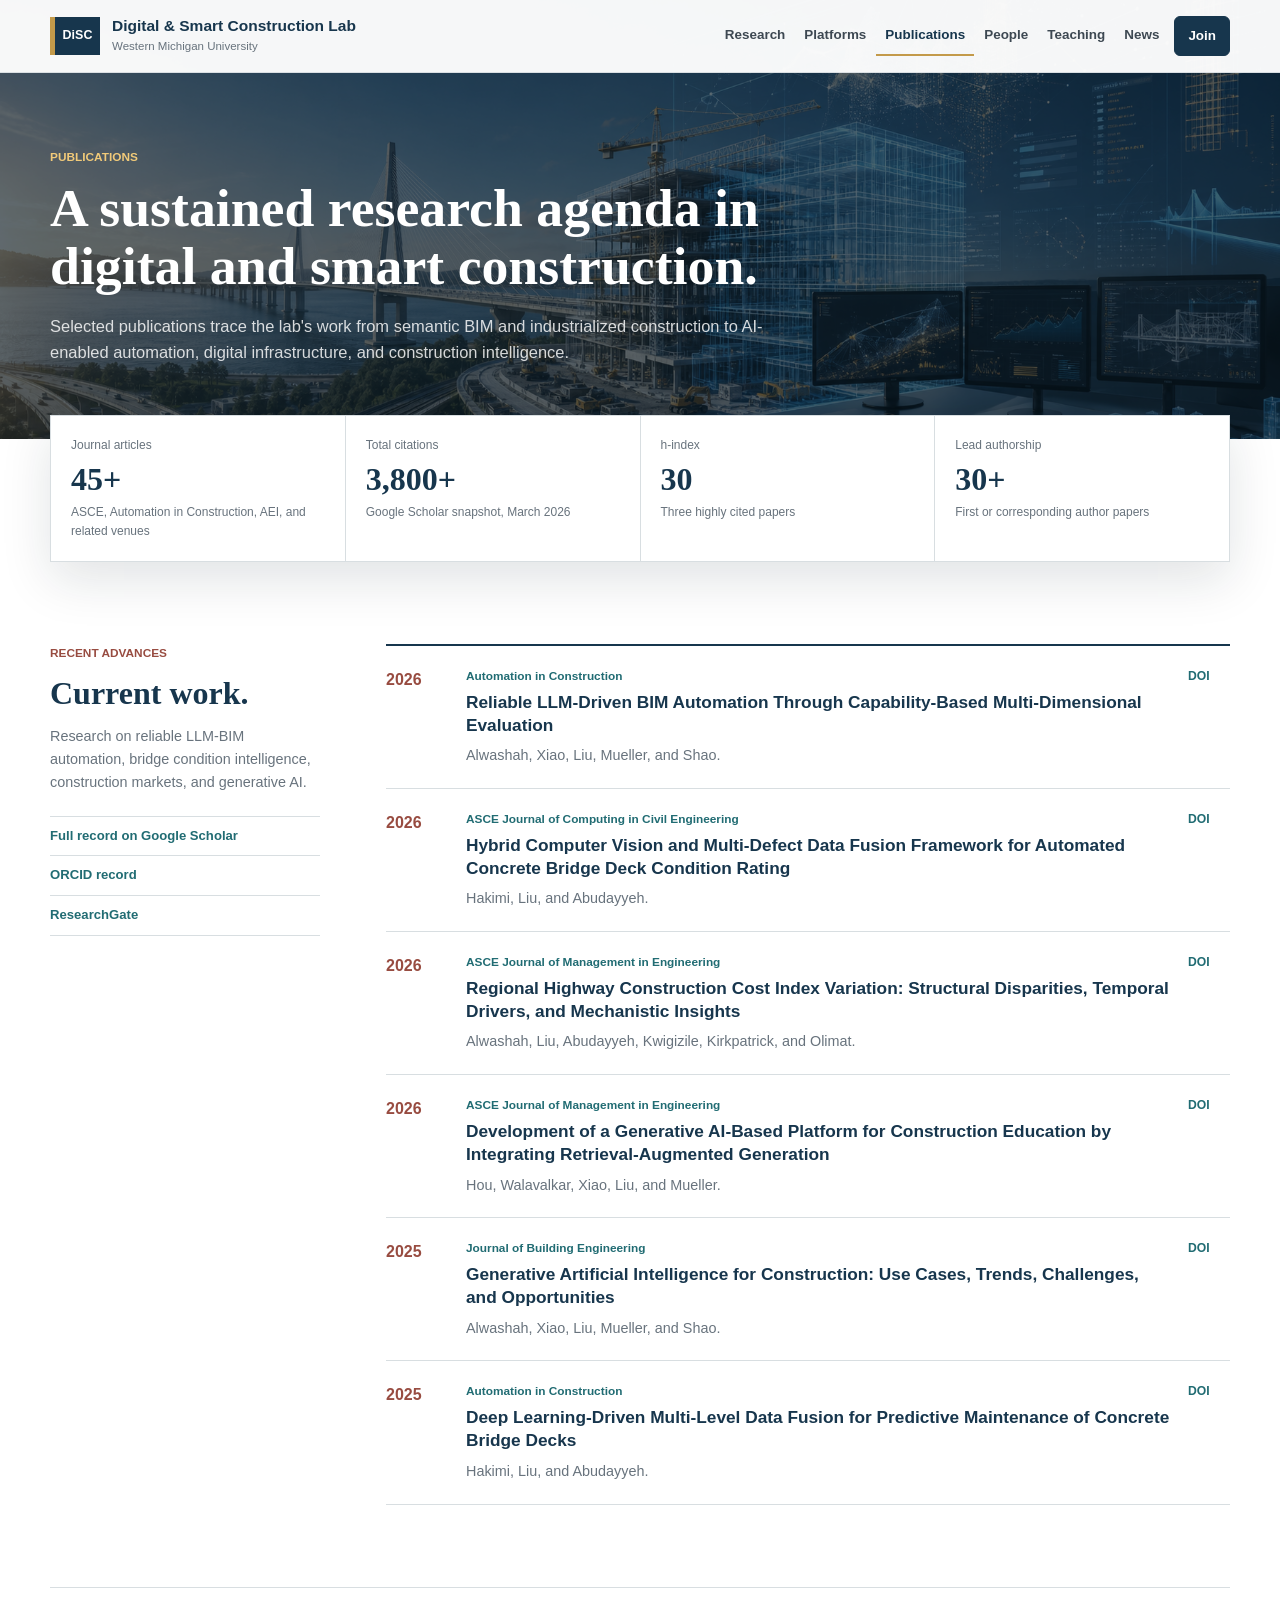
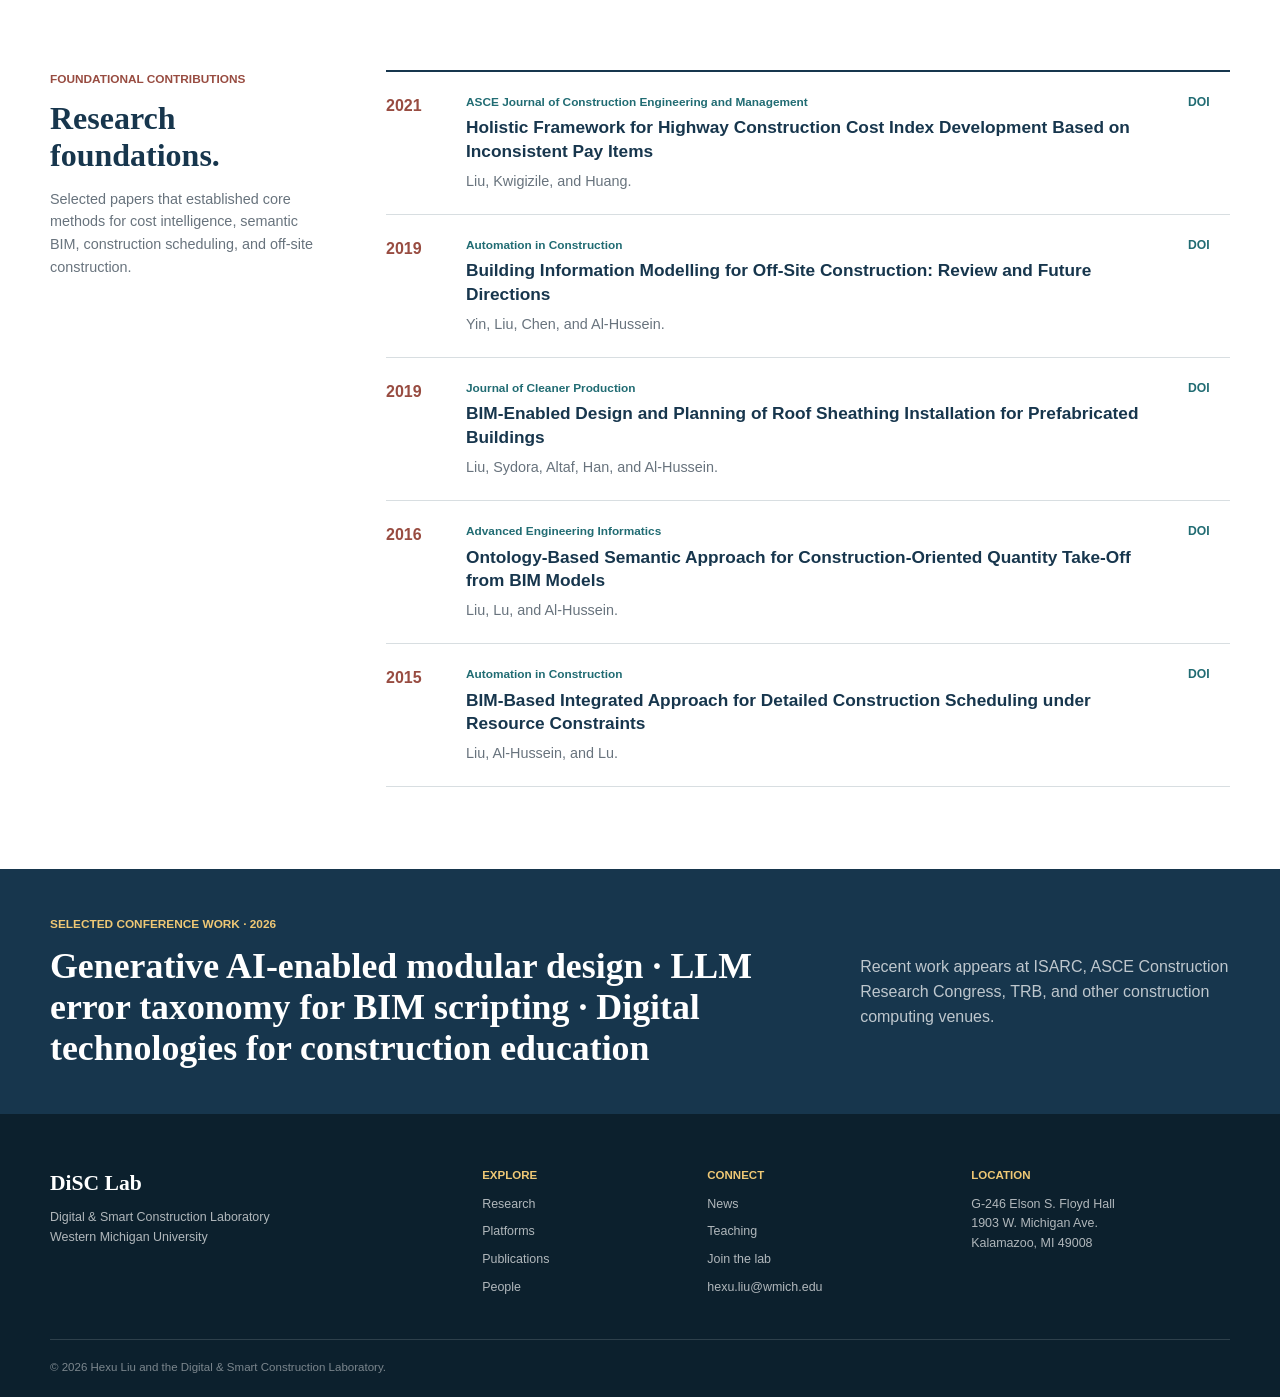
==== commit c3b06576: "Refine publications page positioning" ====
--- a/publications.html
+++ b/publications.html
@@ -19,7 +19,7 @@
 
     <main id="main">
       <section class="page-hero page-hero-publications">
-        <div><p class="eyebrow">Publications</p><h1>A sustained research agenda, not a paper inventory.</h1><p>Selected work traces the lab's development from semantic BIM and industrialized construction to AI-enabled automation, digital infrastructure, and market intelligence.</p></div>
+        <div><p class="eyebrow">Publications</p><h1>A sustained research agenda in digital and smart construction.</h1><p>Selected publications trace the lab's work from semantic BIM and industrialized construction to AI-enabled automation, digital infrastructure, and construction intelligence.</p></div>
       </section>
 
       <section class="publication-metrics" aria-label="Publication metrics">
